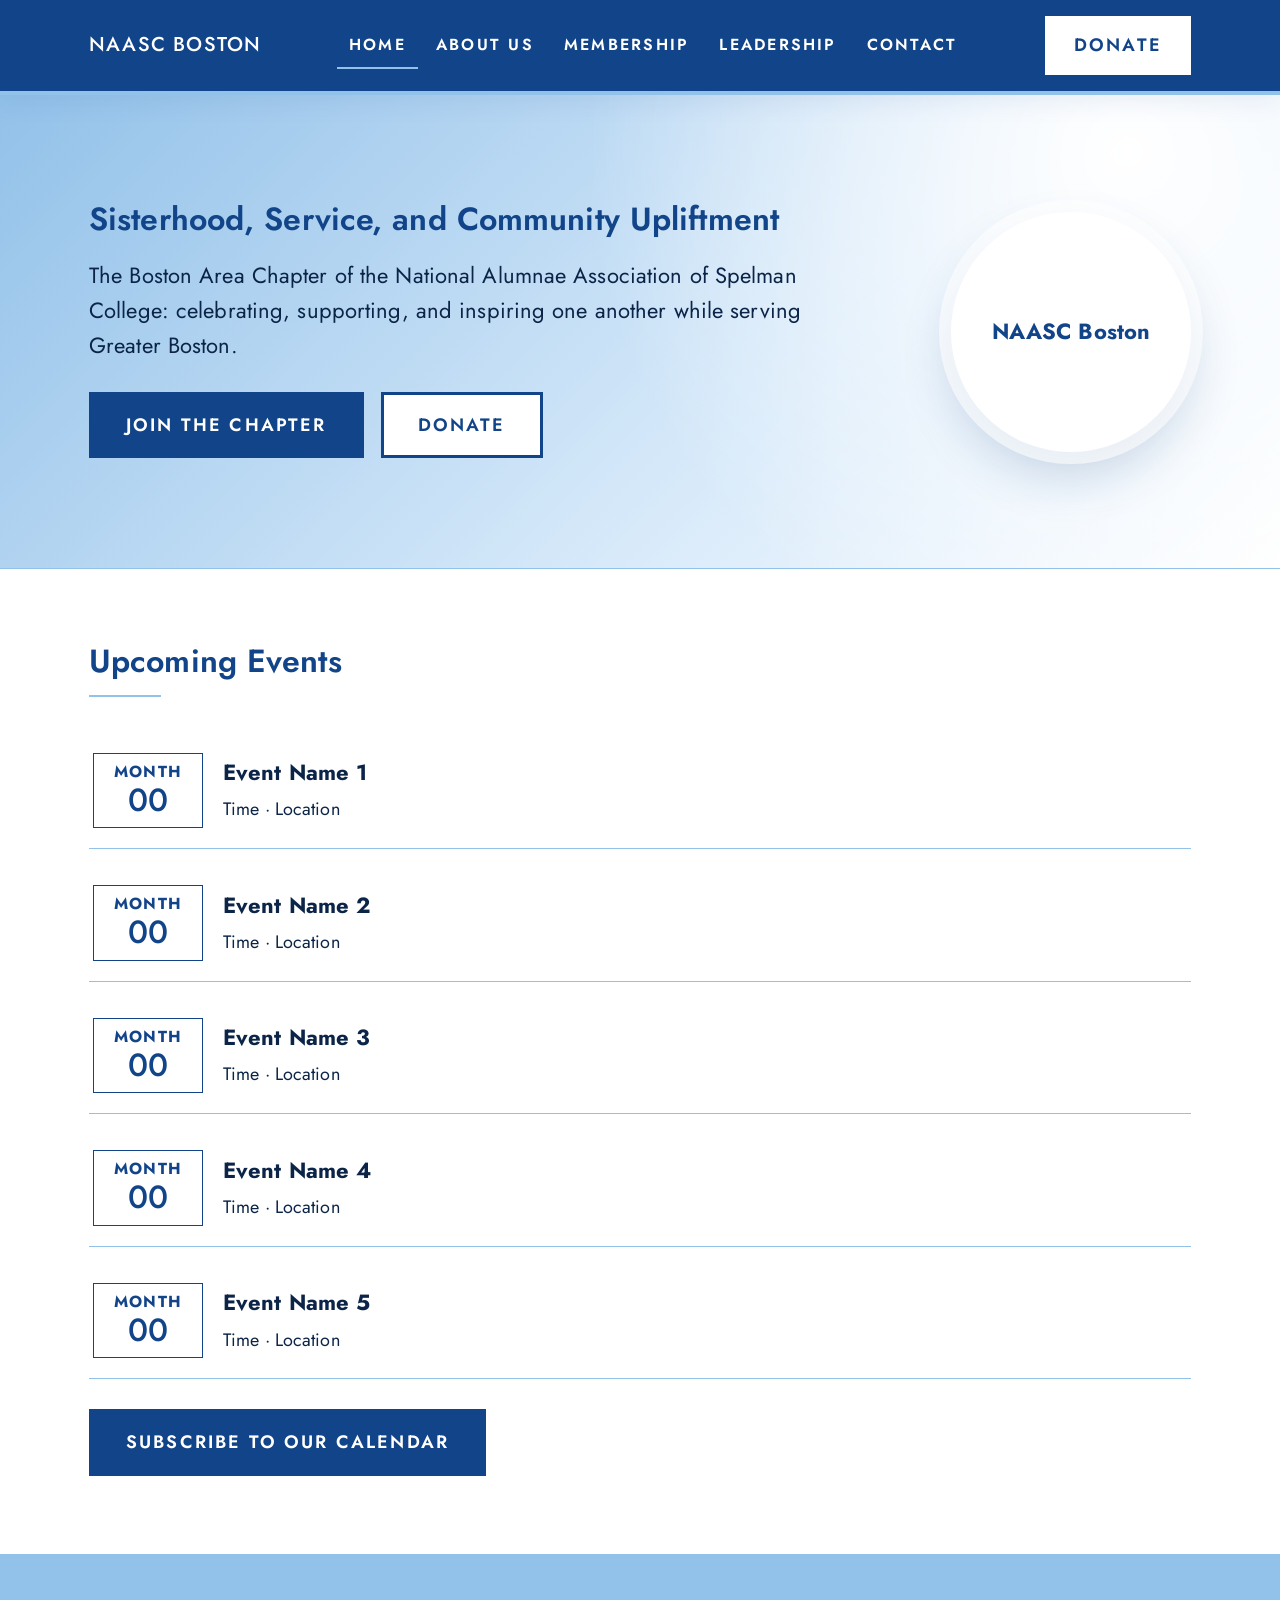
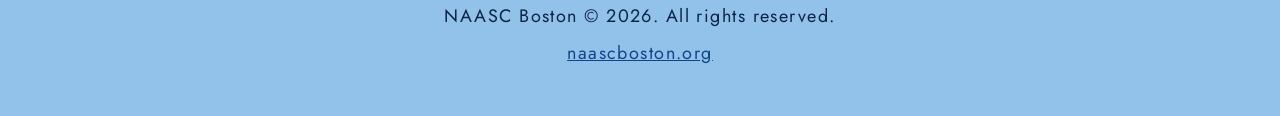
==== index.html @ c8bc9aee "Change logo image source path in index.html Updated logo image path to 'photos/naascbostonlogo.png'." ====
<!DOCTYPE html>
<html lang="en">
<head>
<meta charset="utf-8">
<meta name="viewport" content="width=device-width, initial-scale=1, viewport-fit=cover">
<title>Home | NAASC Boston</title>
<link rel="stylesheet" href="https://fonts.googleapis.com/css2?family=Jost:wght@400;500;600&display=swap">
<link rel="stylesheet" href="styles.css">
</head>
<body>
<a class="skip" href="#main">Skip to main content</a>
<header>
 <div class="bar">
  <a class="brand" href="index.html"><img src="photos/naascbostonlogo.png" alt="" onerror="this.style.display='none'"><span>NAASC Boston</span></a>
  <nav aria-label="Main">
   <a href="index.html" aria-current="page">Home</a>
   <a href="about.html">About Us</a>
   <a href="membership.html">Membership</a>
   <a href="leadership.html">Leadership</a>
   <a href="contact.html">Contact</a>
  </nav>
  <a class="btn alt" href="https://www.zeffy.com/en-US/ticketing/naasc-boston-memberships--2026" target="_blank" rel="noopener">Donate</a>
 </div>
</header>

<main id="main" tabindex="-1">
<div class="hero"><div class="wrap">
  <div>
   <h1>Sisterhood, Service, and Community Upliftment</h1>
   <p>The Boston Area Chapter of the National Alumnae Association of Spelman College: celebrating, supporting, and inspiring one another while serving Greater Boston.</p>
   <a class="btn" href="membership.html">Join the Chapter</a>
   <a class="btn alt" href="https://www.zeffy.com/en-US/ticketing/naasc-boston-memberships--2026" target="_blank" rel="noopener">Donate</a>
  </div>
  <div class="logo-box"><img src="naascbostonlogo.png" alt="NAASC Boston Area Chapter logo" onerror="this.replaceWith(document.createTextNode('NAASC Boston'))"></div>
</div></div>
<div class="wrap">
  <h2>Upcoming Events</h2>
  <ul class="events">
   <li><div class="date"><span>MONTH</span><b>00</b></div><div><strong>Event Name 1</strong><span class="meta">Time · Location</span></div></li>
   <li><div class="date"><span>MONTH</span><b>00</b></div><div><strong>Event Name 2</strong><span class="meta">Time · Location</span></div></li>
   <li><div class="date"><span>MONTH</span><b>00</b></div><div><strong>Event Name 3</strong><span class="meta">Time · Location</span></div></li>
   <li><div class="date"><span>MONTH</span><b>00</b></div><div><strong>Event Name 4</strong><span class="meta">Time · Location</span></div></li>
   <li><div class="date"><span>MONTH</span><b>00</b></div><div><strong>Event Name 5</strong><span class="meta">Time · Location</span></div></li>
  </ul>
  <!-- Replace # with your calendar feed (webcal:// or .ics link) -->
  <a class="btn" href="#">Subscribe to Our Calendar</a>
</div>
</main>

<footer>
 <p style="margin:0 0 8px">NAASC Boston © 2026. All rights reserved.</p>
 <a href="https://naascboston.org">naascboston.org</a>
</footer>
</body>
</html>
---- styles.css ----
:root{--main:#92C1E9;--accent:#114488;--bg:#fff;--text:#0b2447;--soft:#f1f8fe;--card:#fff;--line:#d5e7f6;color-scheme:light}
*{box-sizing:border-box}
body{margin:0;background:var(--bg);color:var(--text);font-family:"Jost","Helvetica Neue",Arial,sans-serif;font-size:22px;line-height:1.6;letter-spacing:.005em}
h1,h2,h3{font-size:32px;line-height:1.25;margin:0 0 .6em;color:var(--accent);font-weight:600}
h2{margin-bottom:1.1em}
h2::after{content:"";display:block;width:72px;height:2px;background:var(--main);margin-top:14px}
p{margin:0 0 1em}
a{color:var(--accent)}
:focus-visible{outline:4px solid var(--accent);outline-offset:3px}
.skip{position:absolute;left:-999px;top:0;background:var(--accent);color:#fff;padding:10px 16px;z-index:20;font-size:18px}
.skip:focus{left:8px}

/* Header + nav */
header{background:#114488;position:sticky;top:0;z-index:10;border-bottom:4px solid var(--main);box-shadow:0 6px 24px rgba(17,68,136,.08)}
.bar{max-width:1150px;margin:auto;padding:16px 24px;display:flex;flex-wrap:wrap;align-items:center;gap:12px 24px;justify-content:space-between}
.brand{display:flex;align-items:center;gap:12px;text-decoration:none;color:#fff;font-weight:500;font-size:20px;letter-spacing:.06em;text-transform:uppercase}
.brand img{height:56px;width:auto}
nav{display:flex;flex-wrap:wrap;gap:6px}
nav a{font-size:16px;letter-spacing:.14em;text-transform:uppercase;font-weight:600;color:#fff;text-decoration:none;padding:10px 12px;border-bottom:2px solid transparent}
nav a:hover,nav a[aria-current="page"]{color:#fff;border-bottom-color:var(--main)}

/* Buttons */
.btn{display:inline-block;background:var(--accent);color:#fff;font-family:inherit;font-size:18px;font-weight:600;letter-spacing:.12em;text-transform:uppercase;padding:16px 34px;border:3px solid var(--accent);text-decoration:none;cursor:pointer;margin:6px 10px 6px 0}
.btn:hover{filter:brightness(1.12)}
.btn.alt{background:#fff;color:#114488}
header .btn.alt{margin:0;padding:12px 26px;border-color:#fff}
header .btn.alt:hover{background:var(--main);border-color:var(--main);color:#0b2447;filter:none}

/* Layout */
.wrap{max-width:1150px;margin:auto;padding:72px 24px}
.grid{display:grid;gap:24px;grid-template-columns:repeat(auto-fit,minmax(260px,1fr))}
.band{background:linear-gradient(180deg,#f1f8fe 0%,#fff 100%)}

/* Hero */
.hero{background:radial-gradient(circle at 88% 12%,#fff 0,transparent 45%),linear-gradient(135deg,#92C1E9 0%,#d8eafa 62%,#fff 100%);color:#0b2447;border-bottom:1px solid var(--main)}
.hero .wrap{display:grid;grid-template-columns:1fr auto;gap:32px;align-items:center;padding:104px 24px}
.hero h1{color:#114488}
.hero p{max-width:34em}
.hero .btn{background:#114488;color:#fff;border-color:#114488}
.hero .btn.alt{background:#fff;color:#114488}
.hero .btn:hover{background:#0b2f63;border-color:#0b2f63;color:#fff;filter:none}
.logo-box{width:240px;height:240px;border-radius:50%;background:#fff;border:2px solid #fff;box-shadow:0 0 0 12px rgba(255,255,255,.6),0 24px 50px rgba(17,68,136,.2);display:flex;align-items:center;justify-content:center;overflow:hidden;text-align:center;font-weight:bold;color:#114488;font-size:22px}
.logo-box img{width:100%;height:100%;object-fit:contain}

/* Cards */
.card{background:var(--card);border:1px solid var(--line);box-shadow:0 14px 36px rgba(146,193,233,.35);padding:36px 30px;position:relative}
.card::before{content:"";position:absolute;left:30px;top:0;width:56px;height:4px;background:var(--main)}
.price{font-size:32px;font-weight:600;color:var(--accent)}

/* Events */
.events{list-style:none;margin:0 0 24px;padding:0;display:grid;gap:16px}
.events li{display:grid;grid-template-columns:110px 1fr;gap:20px;align-items:center;border-bottom:1px solid var(--main);padding:20px 4px}
.events strong{display:block;font-size:22px}
.meta{font-size:18px}
.date{color:var(--accent);border:1px solid var(--accent);text-align:center;padding:8px;font-weight:bold;line-height:1.2}
.date span{display:block;font-size:16px;letter-spacing:.08em}
.date b{font-size:32px;font-weight:500}

/* Leadership */
.people{display:grid;gap:24px;grid-template-columns:repeat(auto-fill,minmax(250px,1fr))}
.person{text-align:center}
.photo{width:100%;aspect-ratio:4/5;overflow:hidden;background:var(--main);box-shadow:0 14px 36px rgba(146,193,233,.5);outline:1px solid var(--main);outline-offset:8px;margin:8px;display:flex;align-items:center;justify-content:center;font-size:32px;font-weight:bold;color:#114488}
.photo img{width:100%;height:100%;object-fit:cover;display:block}
.person h3{font-size:22px;font-weight:500;margin:22px 0 2px;color:var(--text)}
.person p{font-size:18px;margin:0}

/* Sponsors */
.sponsor-list{list-style:none;margin:0;padding:0;max-width:640px}
.sponsor-list li{padding:18px 0;border-bottom:1px solid var(--main);font-size:22px;letter-spacing:.04em}

/* Footer */
footer{background:var(--main);color:#0b2447;text-align:center;padding:48px 20px;font-size:18px;letter-spacing:.08em}
footer a{color:#114488}

@media(max-width:700px){
.hero .wrap{grid-template-columns:1fr}
.logo-box{width:160px;height:160px}
.events li{grid-template-columns:1fr}
}
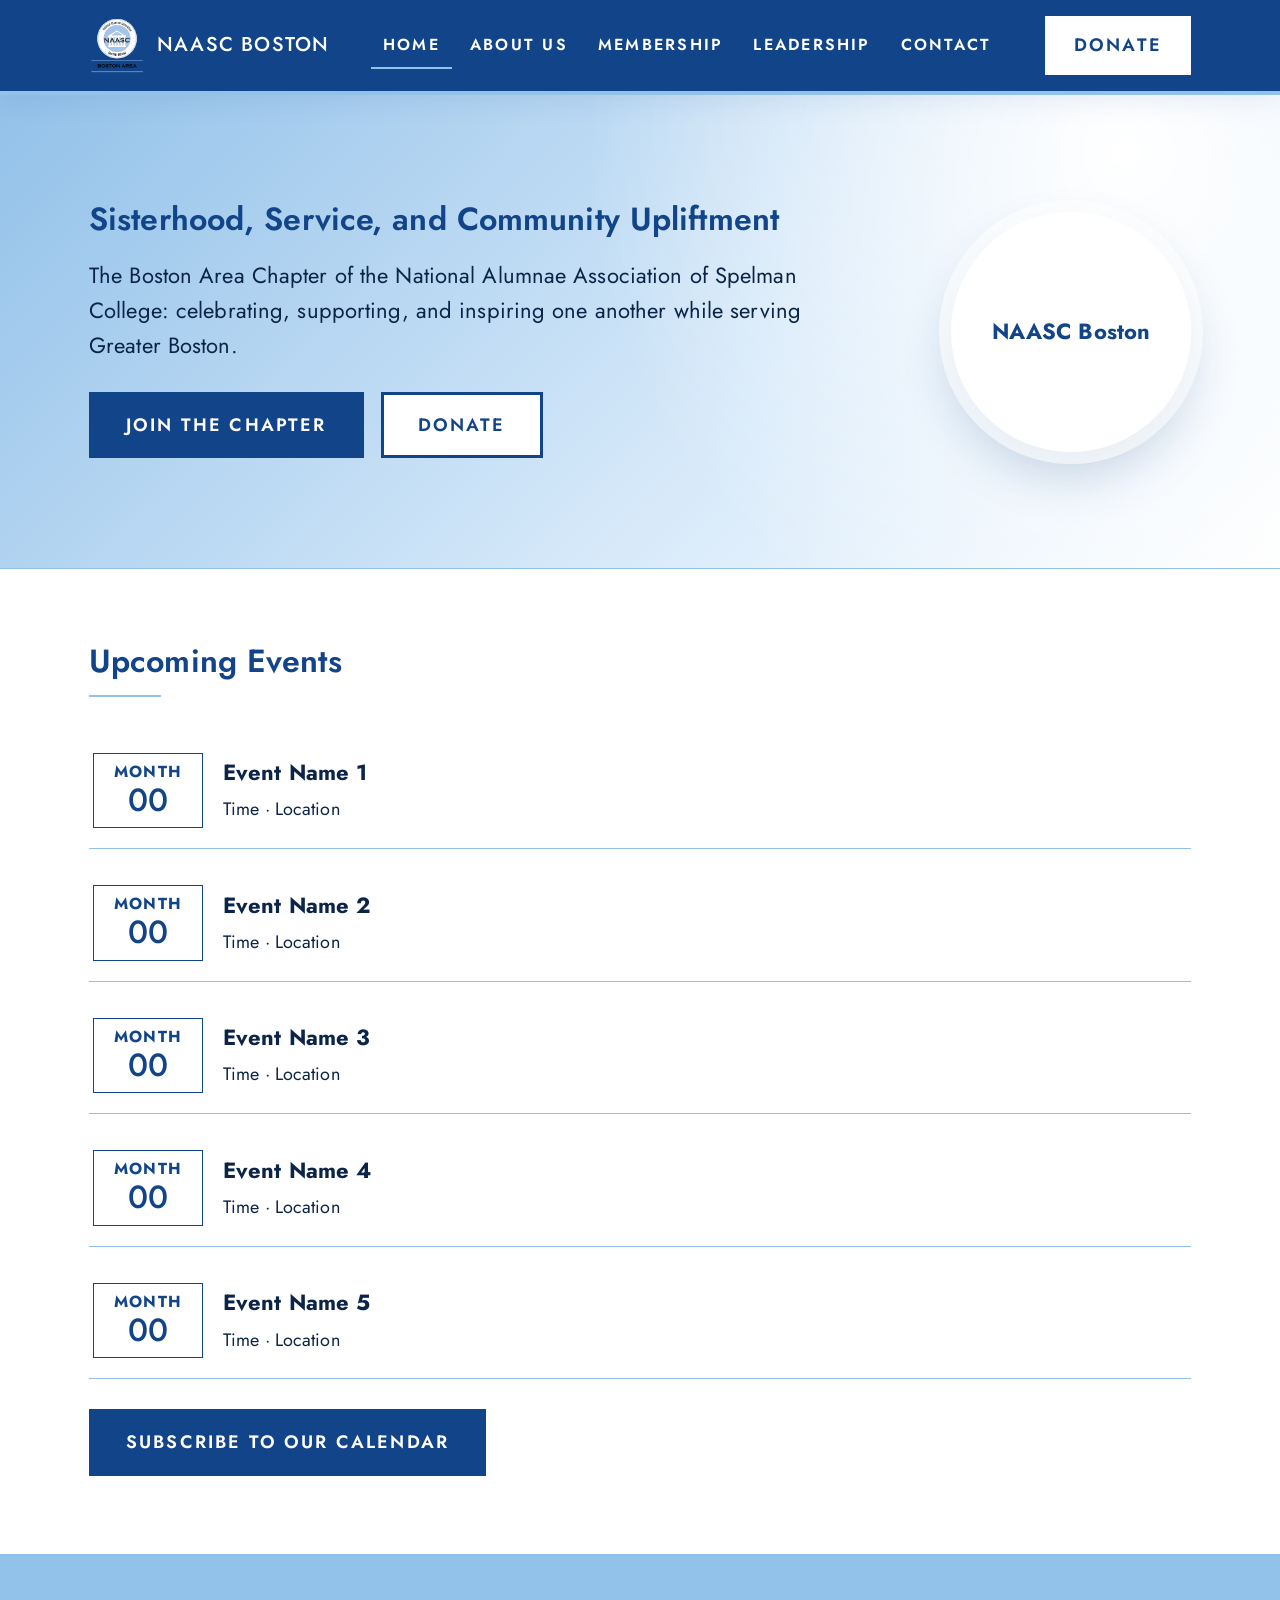
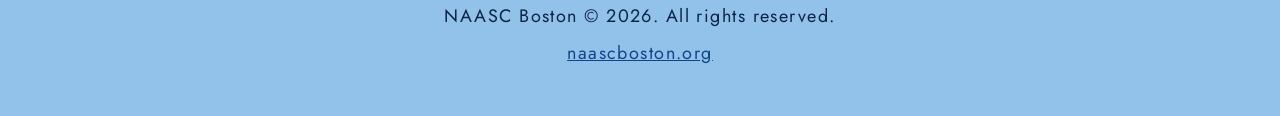
==== commit 79d7baa5: "Update footer link to point to index.html" ====
--- a/index.html
+++ b/index.html
@@ -49,7 +49,7 @@
 
 <footer>
  <p style="margin:0 0 8px">NAASC Boston © 2026. All rights reserved.</p>
- <a href="https://naascboston.org">naascboston.org</a>
+ <a href="index.html">naascboston.org</a>
 </footer>
 </body>
 </html>
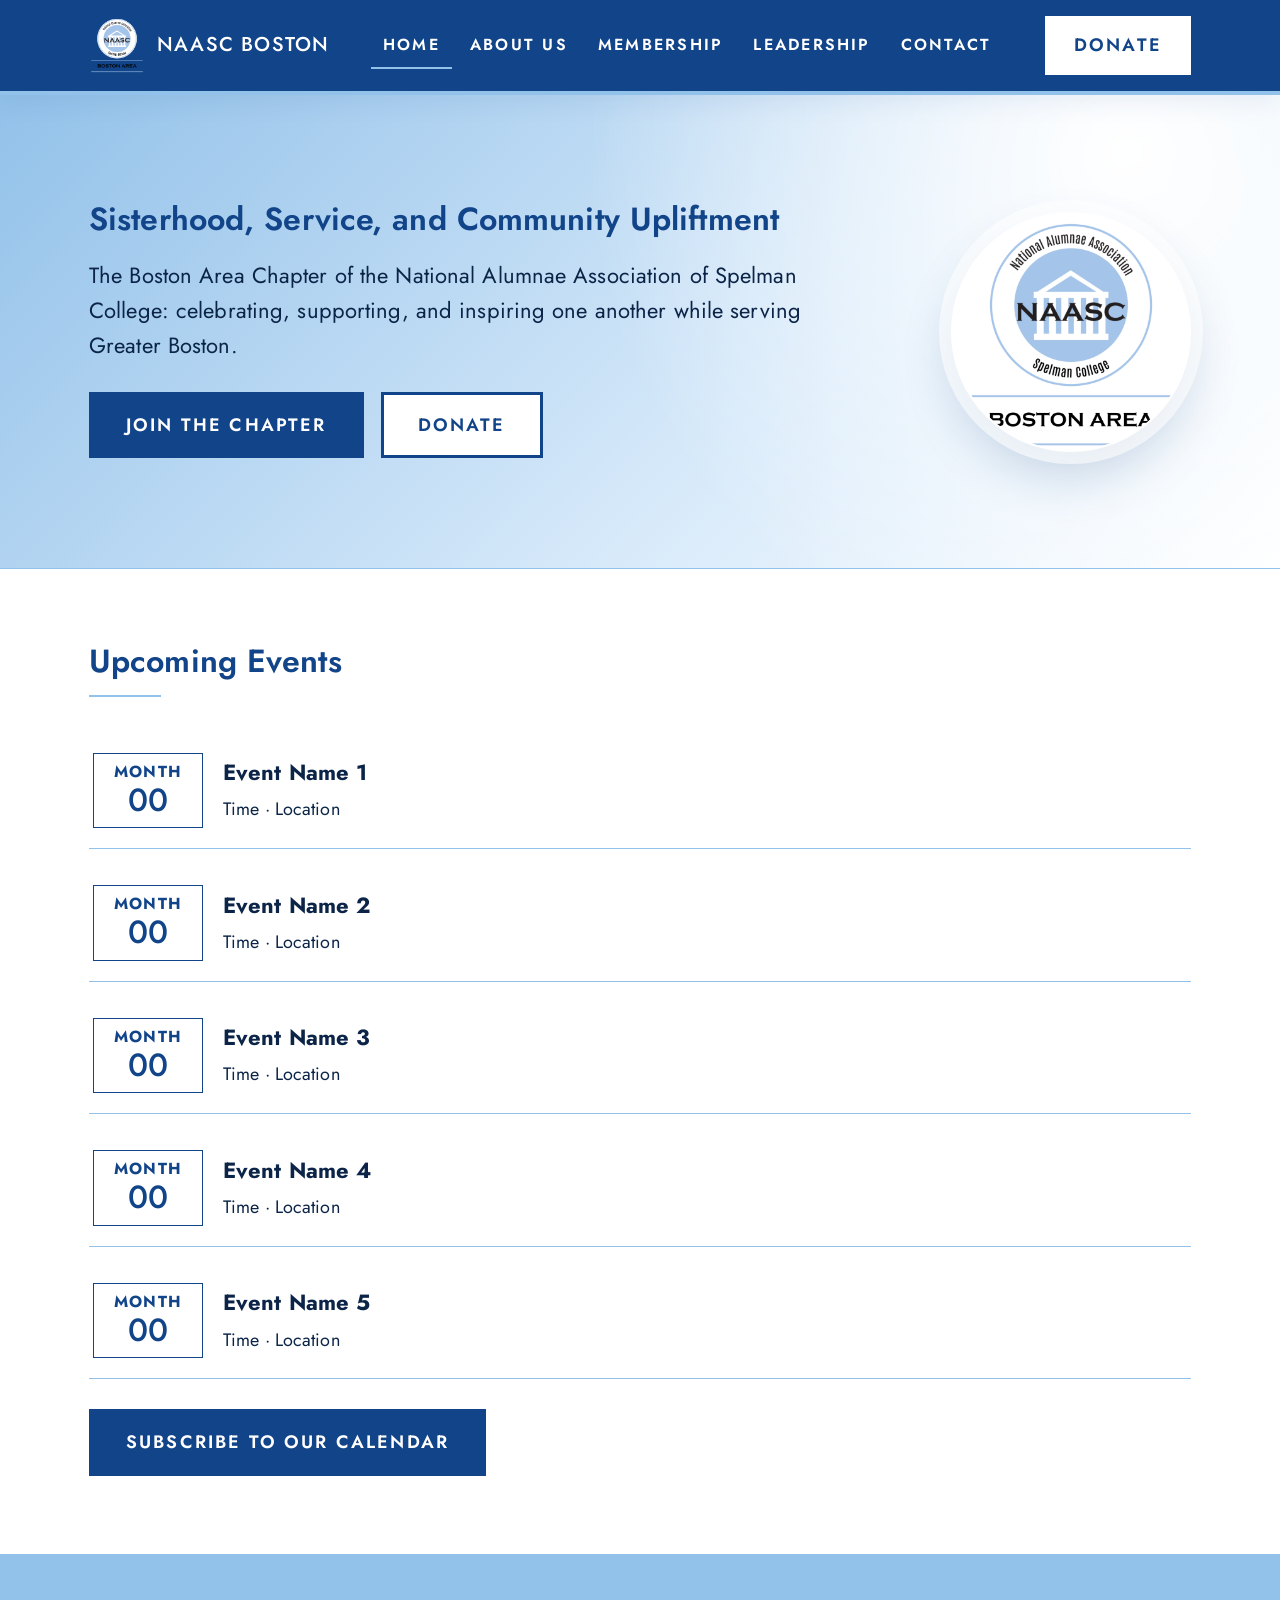
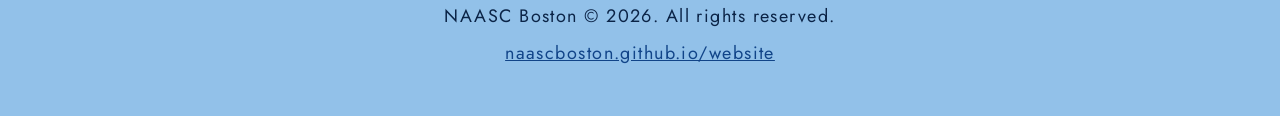
==== commit 0dd73e7c: "Add files via upload" ====
--- a/index.html
+++ b/index.html
@@ -5,6 +5,7 @@
 <meta name="viewport" content="width=device-width, initial-scale=1, viewport-fit=cover">
 <title>Home | NAASC Boston</title>
 <link rel="stylesheet" href="https://fonts.googleapis.com/css2?family=Jost:wght@400;500;600&display=swap">
+<link rel="canonical" href="https://naascboston.github.io/website/">
 <link rel="stylesheet" href="styles.css">
 </head>
 <body>
@@ -31,7 +32,7 @@
    <a class="btn" href="membership.html">Join the Chapter</a>
    <a class="btn alt" href="https://www.zeffy.com/en-US/ticketing/naasc-boston-memberships--2026" target="_blank" rel="noopener">Donate</a>
   </div>
-  <div class="logo-box"><img src="naascbostonlogo.png" alt="NAASC Boston Area Chapter logo" onerror="this.replaceWith(document.createTextNode('NAASC Boston'))"></div>
+  <div class="logo-box"><img src="photos/naascbostonlogo.png" alt="NAASC Boston Area Chapter logo"></div>
 </div></div>
 <div class="wrap">
   <h2>Upcoming Events</h2>
@@ -49,7 +50,7 @@
 
 <footer>
  <p style="margin:0 0 8px">NAASC Boston © 2026. All rights reserved.</p>
- <a href="index.html">naascboston.org</a>
+ <a href="https://naascboston.github.io/website/">naascboston.github.io/website</a>
 </footer>
 </body>
 </html>
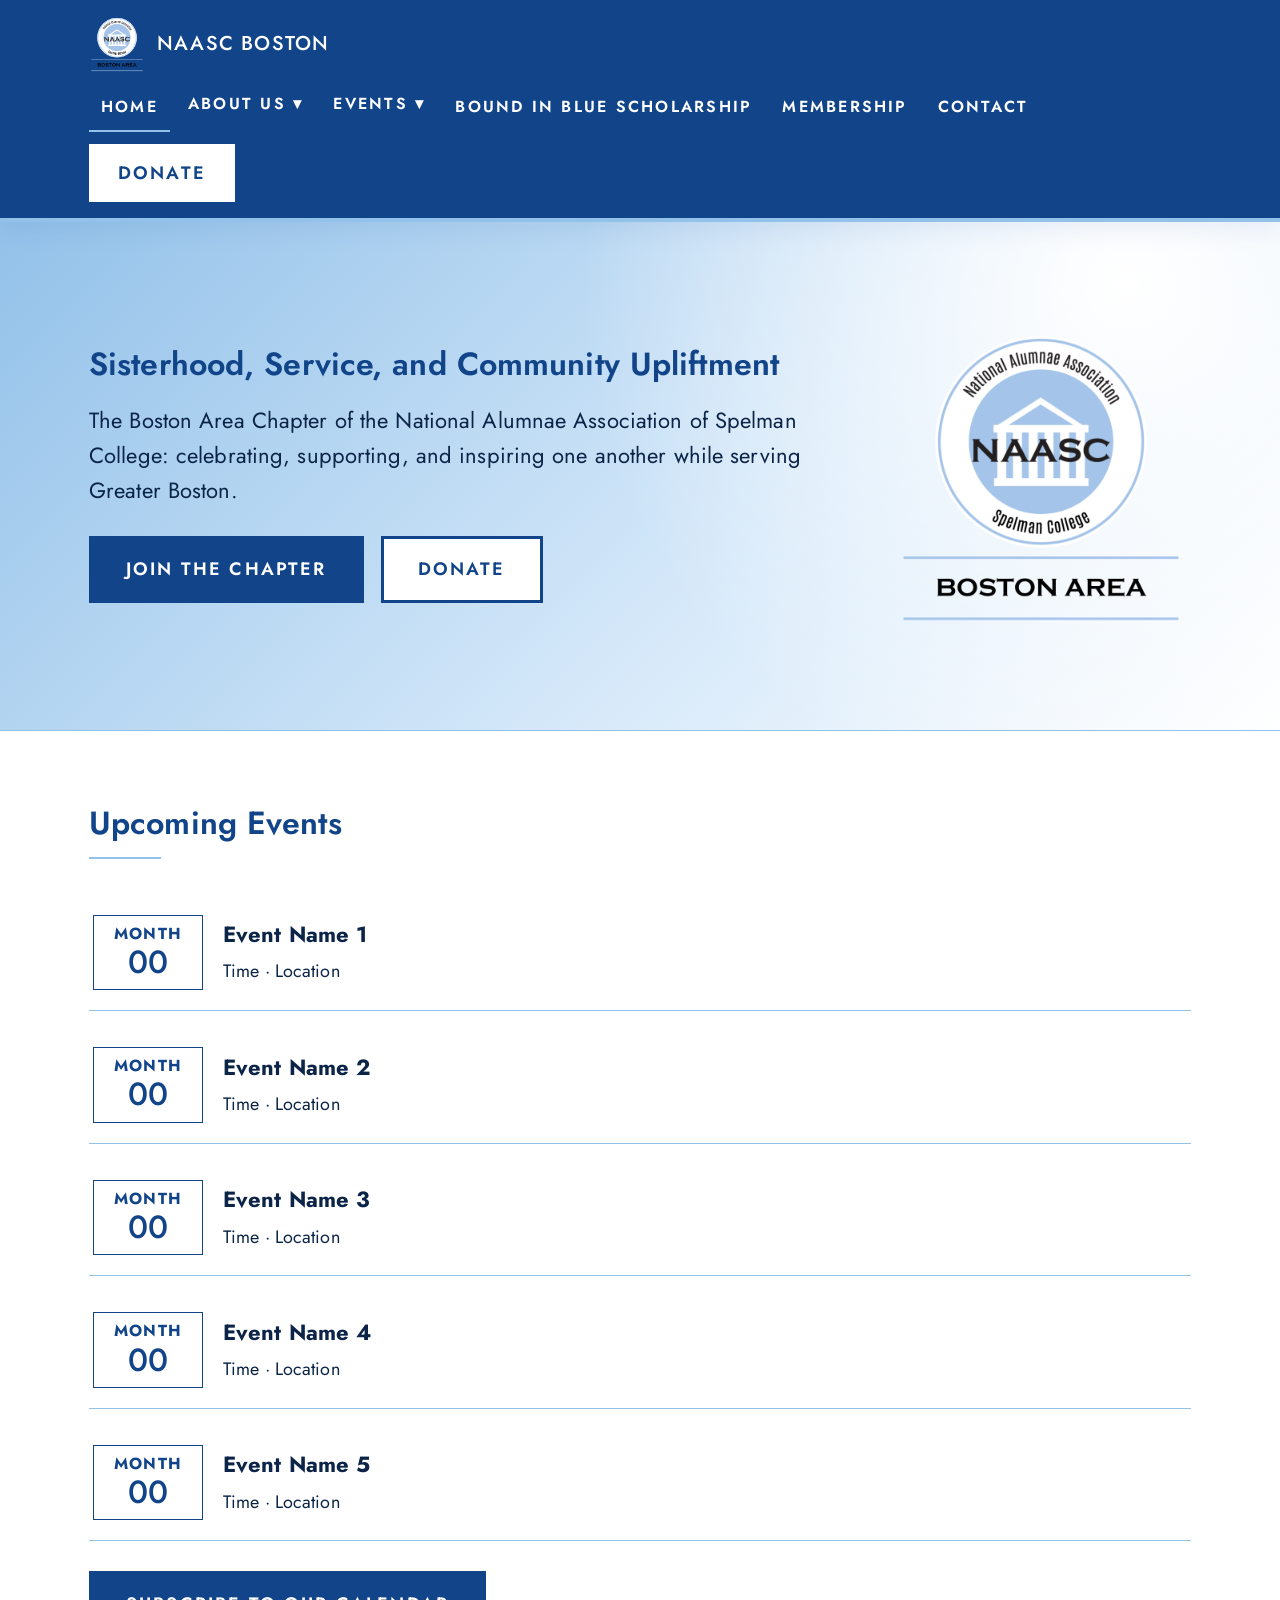
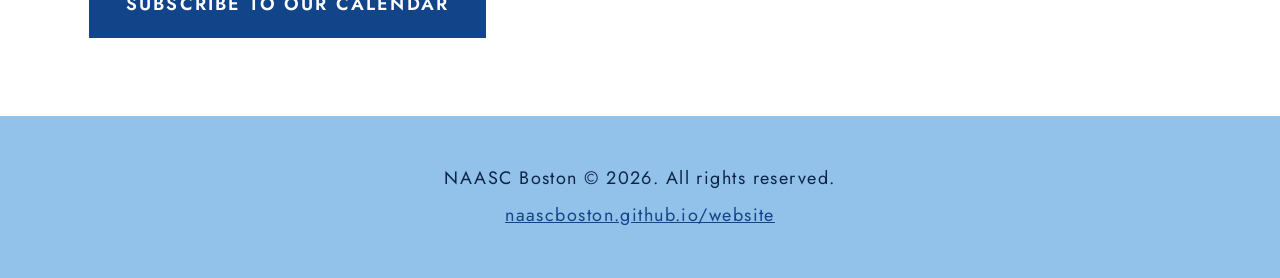
==== commit 6e7dd869: "Add files via upload" ====
--- a/index.html
+++ b/index.html
@@ -15,9 +15,12 @@
   <a class="brand" href="index.html"><img src="photos/naascbostonlogo.png" alt="" onerror="this.style.display='none'"><span>NAASC Boston</span></a>
   <nav aria-label="Main">
    <a href="index.html" aria-current="page">Home</a>
-   <a href="about.html">About Us</a>
+   <div class="dd"><a href="about.html">About Us</a>
+    <div class="sub"><a href="about.html">About Us</a><a href="leadership.html">Leadership Team</a></div></div>
+   <div class="dd"><a href="events.html">Events</a>
+    <div class="sub"><a href="blueprint.html">Blueprint Girls Conference</a><a href="martha-vineyard.html">Martha’s Vineyard: Spelman Sisters’ Week</a><a href="spelhouse-christmas.html">SpelHouse Christmas Party</a></div></div>
+   <a href="bound-in-blue.html">Bound in Blue Scholarship</a>
    <a href="membership.html">Membership</a>
-   <a href="leadership.html">Leadership</a>
    <a href="contact.html">Contact</a>
   </nav>
   <a class="btn alt" href="https://www.zeffy.com/en-US/ticketing/naasc-boston-memberships--2026" target="_blank" rel="noopener">Donate</a>
--- a/styles.css
+++ b/styles.css
@@ -39,8 +39,8 @@
 .hero .btn{background:#114488;color:#fff;border-color:#114488}
 .hero .btn.alt{background:#fff;color:#114488}
 .hero .btn:hover{background:#0b2f63;border-color:#0b2f63;color:#fff;filter:none}
-.logo-box{width:240px;height:240px;border-radius:50%;background:#fff;border:2px solid #fff;box-shadow:0 0 0 12px rgba(255,255,255,.6),0 24px 50px rgba(17,68,136,.2);display:flex;align-items:center;justify-content:center;overflow:hidden;text-align:center;font-weight:bold;color:#114488;font-size:22px}
-.logo-box img{width:100%;height:100%;object-fit:contain}
+.logo-box{width:300px;max-width:100%;display:block}
+.logo-box img{width:100%;height:auto;display:block}
 
 /* Cards */
 .card{background:var(--card);border:1px solid var(--line);box-shadow:0 14px 36px rgba(146,193,233,.35);padding:36px 30px;position:relative}
@@ -72,8 +72,38 @@
 footer{background:var(--main);color:#0b2447;text-align:center;padding:48px 20px;font-size:18px;letter-spacing:.08em}
 footer a{color:#114488}
 
+/* Dropdown nav */
+.dd{position:relative}
+.sub{display:none;position:absolute;left:0;top:100%;min-width:330px;background:#114488;border-top:3px solid var(--main);box-shadow:0 16px 30px rgba(11,36,71,.25);z-index:30;padding:6px 0}
+.dd:hover .sub,.dd:focus-within .sub{display:block}
+.dd>a::after{content:" ▾";font-size:16px}
+.dd.here>a{border-bottom-color:var(--main)}
+.sub a{display:block;padding:14px 20px;border-bottom:0;letter-spacing:.08em;line-height:1.35}
+.sub a:hover,.sub a[aria-current="page"]{background:rgba(255,255,255,.14)}
+
+/* Event pages */
+.callout{background:var(--card);border:1px solid var(--line);border-left:8px solid var(--accent);box-shadow:0 14px 36px rgba(146,193,233,.35);padding:40px 36px}
+.callout p:last-child{margin:0}
+.objectives{padding-left:1.2em;margin:0}
+.objectives li{margin-bottom:.9em}
+.objectives strong{color:var(--accent)}
+.track{display:flex;gap:16px;overflow-x:auto;scroll-snap-type:x mandatory;padding-bottom:12px}
+.slide{flex:0 0 calc(50% - 8px);aspect-ratio:4/3;margin:0;position:relative;scroll-snap-align:start;background:var(--main);display:flex;align-items:center;justify-content:center;color:#114488;font-weight:600;overflow:hidden;box-shadow:0 14px 36px rgba(146,193,233,.5)}
+.slide img{position:absolute;inset:0;width:100%;height:100%;object-fit:cover}
+.car-btns{margin-top:16px}
+
+/* Bound in Blue */
+.feature-photo{margin:32px 0 0;max-width:900px;aspect-ratio:16/9;position:relative;background:var(--main);display:flex;align-items:center;justify-content:center;color:#114488;font-weight:600;overflow:hidden;box-shadow:0 14px 36px rgba(146,193,233,.5)}
+.feature-photo img{position:absolute;inset:0;width:100%;height:100%;object-fit:cover}
+.embed{position:relative;overflow:hidden;height:700px;width:100%;max-width:900px}
+.embed iframe{position:absolute;border:0;top:0;left:0;bottom:0;right:0;width:100%;height:100%}
+
 @media(max-width:700px){
+nav{width:100%;flex-direction:column}
+.sub{position:static;display:block;box-shadow:none;border-top:0;min-width:0;padding:0 0 0 14px}
+.dd>a::after{content:""}
+.slide{flex-basis:100%}
 .hero .wrap{grid-template-columns:1fr}
-.logo-box{width:160px;height:160px}
+.logo-box{width:200px;max-width:100%;display:block}
 .events li{grid-template-columns:1fr}
 }
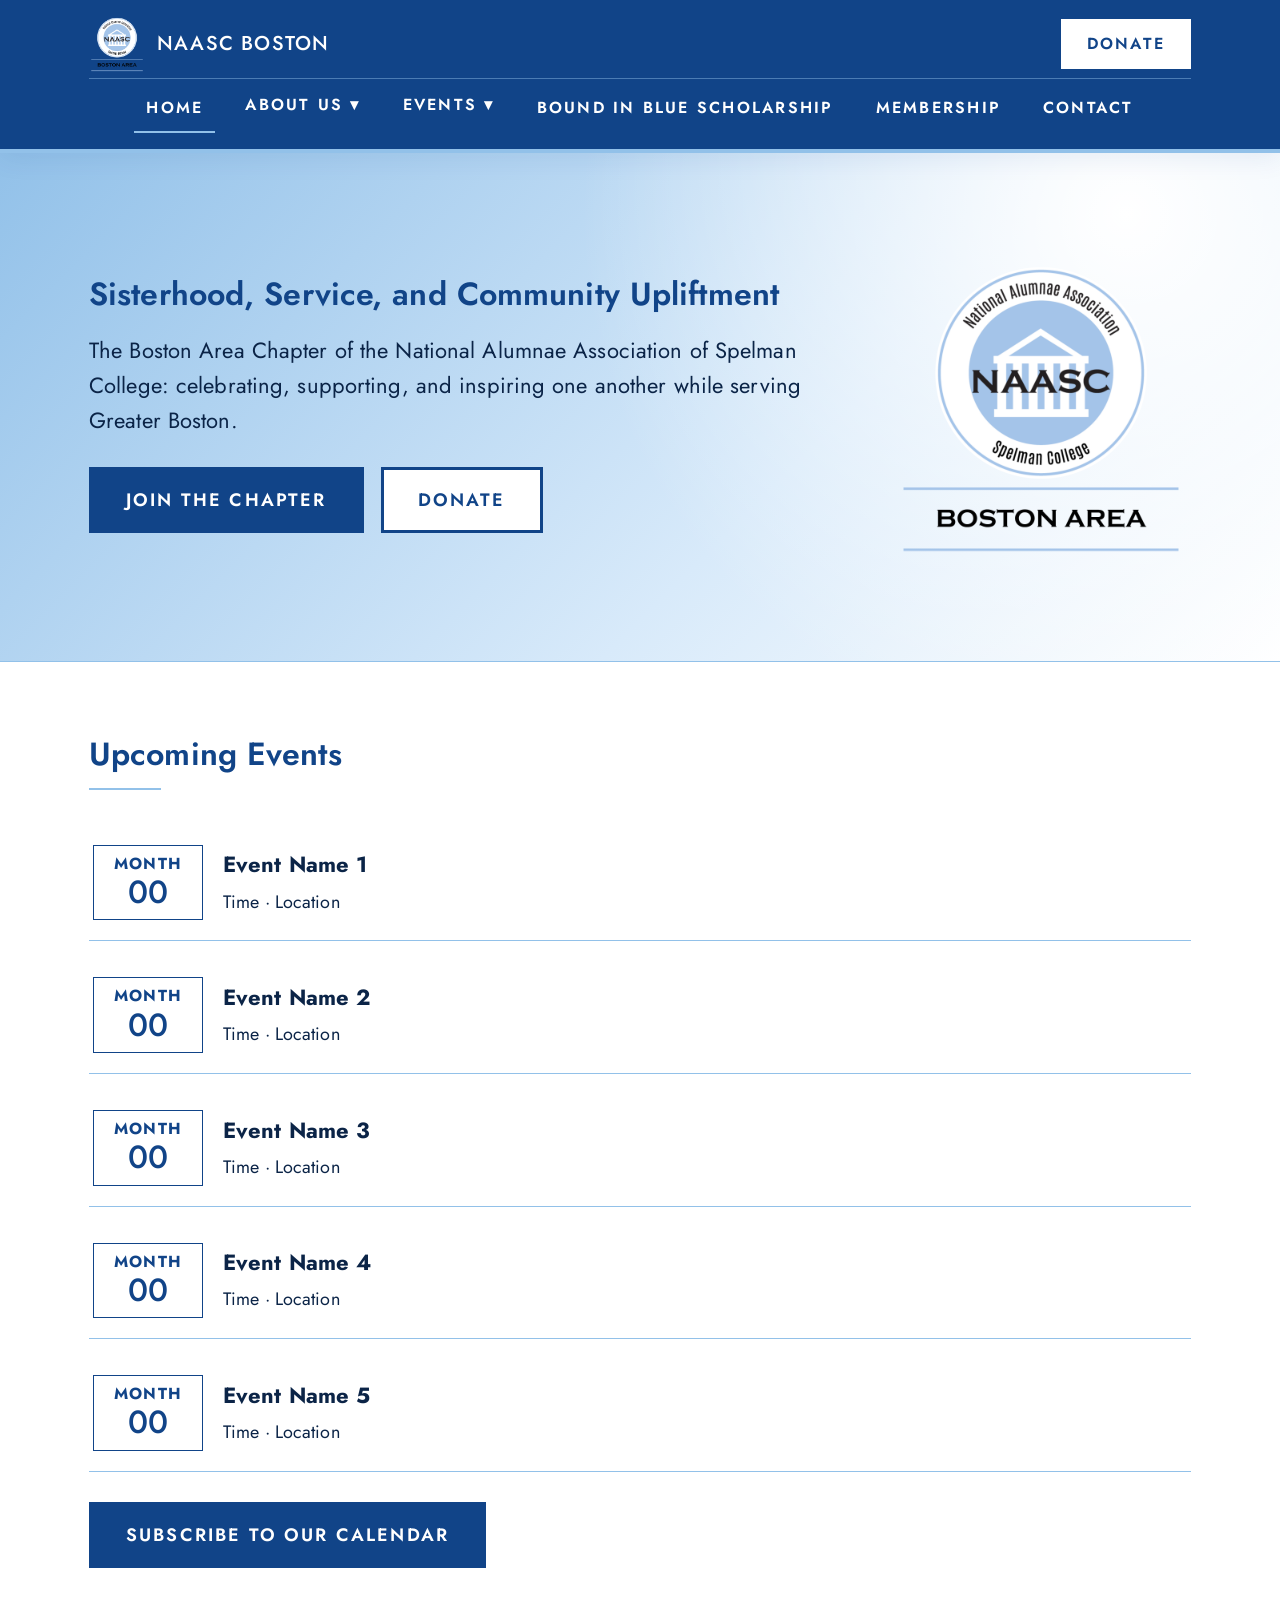
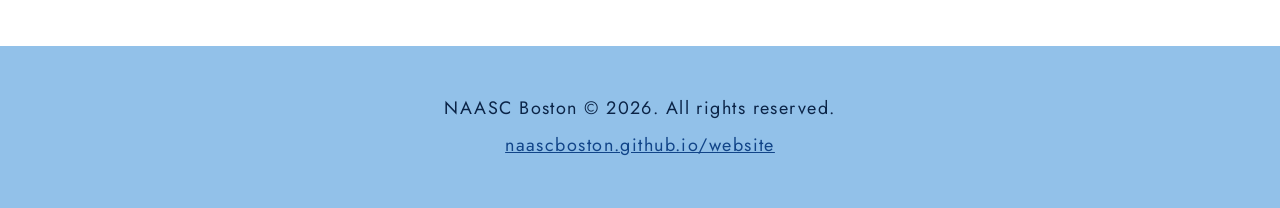
==== commit d9b48498: "Add files via upload" ====
--- a/index.html
+++ b/index.html
@@ -13,10 +13,11 @@
 <header>
  <div class="bar">
   <a class="brand" href="index.html"><img src="photos/naascbostonlogo.png" alt="" onerror="this.style.display='none'"><span>NAASC Boston</span></a>
-  <nav aria-label="Main">
+  <button class="nav-toggle" type="button" aria-expanded="false" aria-controls="site-nav">Menu</button>
+  <nav id="site-nav" aria-label="Main">
    <a href="index.html" aria-current="page">Home</a>
    <div class="dd"><a href="about.html">About Us</a>
-    <div class="sub"><a href="about.html">About Us</a><a href="leadership.html">Leadership Team</a></div></div>
+    <div class="sub"><a href="leadership.html">Leadership Team</a></div></div>
    <div class="dd"><a href="events.html">Events</a>
     <div class="sub"><a href="blueprint.html">Blueprint Girls Conference</a><a href="martha-vineyard.html">Martha’s Vineyard: Spelman Sisters’ Week</a><a href="spelhouse-christmas.html">SpelHouse Christmas Party</a></div></div>
    <a href="bound-in-blue.html">Bound in Blue Scholarship</a>
@@ -55,5 +56,6 @@
  <p style="margin:0 0 8px">NAASC Boston © 2026. All rights reserved.</p>
  <a href="https://naascboston.github.io/website/">naascboston.github.io/website</a>
 </footer>
+<script src="nav.js"></script>
 </body>
 </html>
--- a/styles.css
+++ b/styles.css
@@ -107,3 +107,24 @@
 .logo-box{width:200px;max-width:100%;display:block}
 .events li{grid-template-columns:1fr}
 }
+
+/* Header layout: logo + Donate on top row, menu below */
+.brand{order:1}
+header .btn.alt{order:2;font-size:16px;letter-spacing:.14em;padding:10px 24px;border-width:2px}
+nav{order:3}
+@media(min-width:701px){
+.bar{row-gap:6px}
+.brand{margin-right:auto}
+nav{flex:1 0 100%;justify-content:center;gap:18px;border-top:1px solid rgba(146,193,233,.45);padding-top:6px}
+}
+
+/* Mobile menu toggle */
+.nav-toggle{display:none;order:3;font:inherit;font-size:16px;font-weight:600;letter-spacing:.14em;text-transform:uppercase;background:transparent;color:#fff;border:2px solid #fff;padding:10px 20px;cursor:pointer}
+.nav-toggle:hover{background:rgba(255,255,255,.14)}
+nav{order:4}
+@media(max-width:700px){
+.brand{margin-right:auto}
+.nav-toggle{display:inline-block}
+nav{display:none}
+nav.open{display:flex;max-height:calc(100vh - 140px);overflow-y:auto}
+}
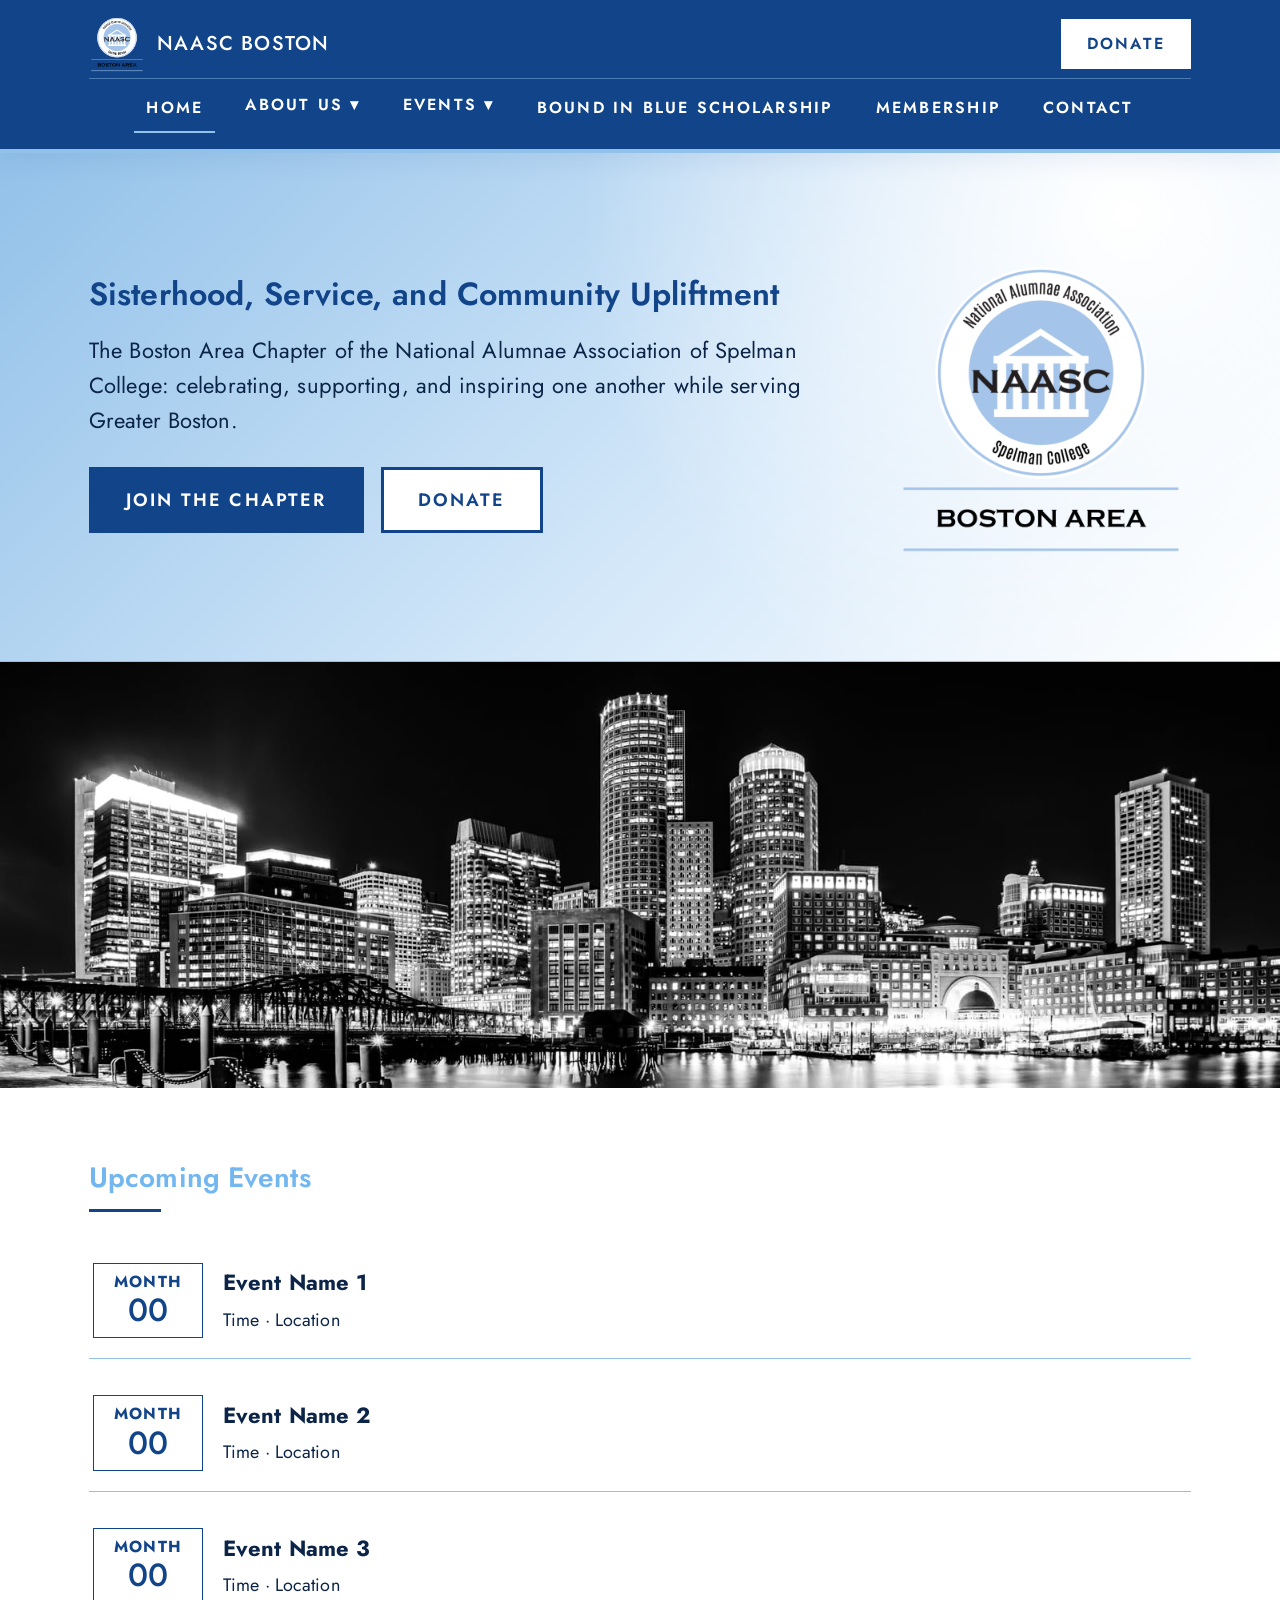
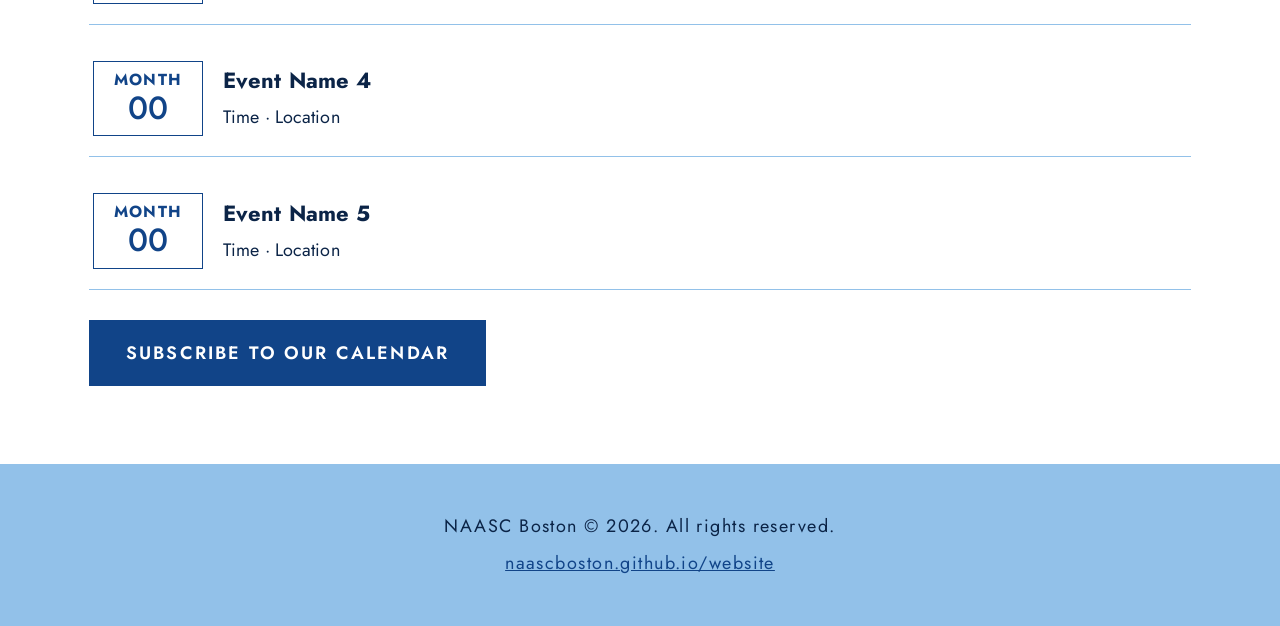
==== commit a9d63600: "Add feature photo section with image" ====
--- a/index.html
+++ b/index.html
@@ -38,6 +38,9 @@
   </div>
   <div class="logo-box"><img src="photos/naascbostonlogo.png" alt="NAASC Boston Area Chapter logo"></div>
 </div></div>
+ 
+<figure class="feature-photo"><span>Photo</span><img src="photos/bostonsky.jpg" alt="Bound in Blue Scholarship" onerror="this.remove()"></figure>
+ 
 <div class="wrap">
   <h2>Upcoming Events</h2>
   <ul class="events">
--- a/styles.css
+++ b/styles.css
@@ -3,7 +3,7 @@
 body{margin:0;background:var(--bg);color:var(--text);font-family:"Jost","Helvetica Neue",Arial,sans-serif;font-size:22px;line-height:1.6;letter-spacing:.005em}
 h1,h2,h3{font-size:32px;line-height:1.25;margin:0 0 .6em;color:var(--accent);font-weight:600}
 h2{margin-bottom:1.1em}
-h2::after{content:"";display:block;width:72px;height:2px;background:var(--main);margin-top:14px}
+h2::after{content:"";display:block;width:72px;height:3px;background:#114488;margin-top:14px}
 p{margin:0 0 1em}
 a{color:var(--accent)}
 :focus-visible{outline:4px solid var(--accent);outline-offset:3px}
@@ -93,12 +93,20 @@
 .car-btns{margin-top:16px}
 
 /* Bound in Blue */
-.feature-photo{margin:32px 0 0;max-width:900px;aspect-ratio:16/9;position:relative;background:var(--main);display:flex;align-items:center;justify-content:center;color:#114488;font-weight:600;overflow:hidden;box-shadow:0 14px 36px rgba(146,193,233,.5)}
-.feature-photo img{position:absolute;inset:0;width:100%;height:100%;object-fit:cover}
+.feature-photo{margin:0;width:100%;min-height:240px;position:relative;background:var(--main);display:flex;align-items:center;justify-content:center;color:#114488;font-weight:600;overflow:hidden}
+.feature-photo span{position:absolute}
+.feature-photo img{position:relative;z-index:1;display:block;width:100%;height:auto}
 .embed{position:relative;overflow:hidden;height:700px;width:100%;max-width:900px}
 .embed iframe{position:absolute;border:0;top:0;left:0;bottom:0;right:0;width:100%;height:100%}
 
+/* About photo */
+.split{display:grid;grid-template-columns:1.25fr 1fr;gap:48px;align-items:start}
+.side-photo{margin:0}
+.side-photo img{width:100%;height:auto;display:block;box-shadow:0 14px 36px rgba(146,193,233,.5)}
+.side-photo figcaption{font-size:16px;margin-top:10px}
+
 @media(max-width:700px){
+.split{grid-template-columns:1fr}
 nav{width:100%;flex-direction:column}
 .sub{position:static;display:block;box-shadow:none;border-top:0;min-width:0;padding:0 0 0 14px}
 .dd>a::after{content:""}
@@ -128,3 +136,6 @@
 nav{display:none}
 nav.open{display:flex;max-height:calc(100vh - 140px);overflow-y:auto}
 }
+
+/* Headings */
+h2{font-size:28px;color:#73b7f0}
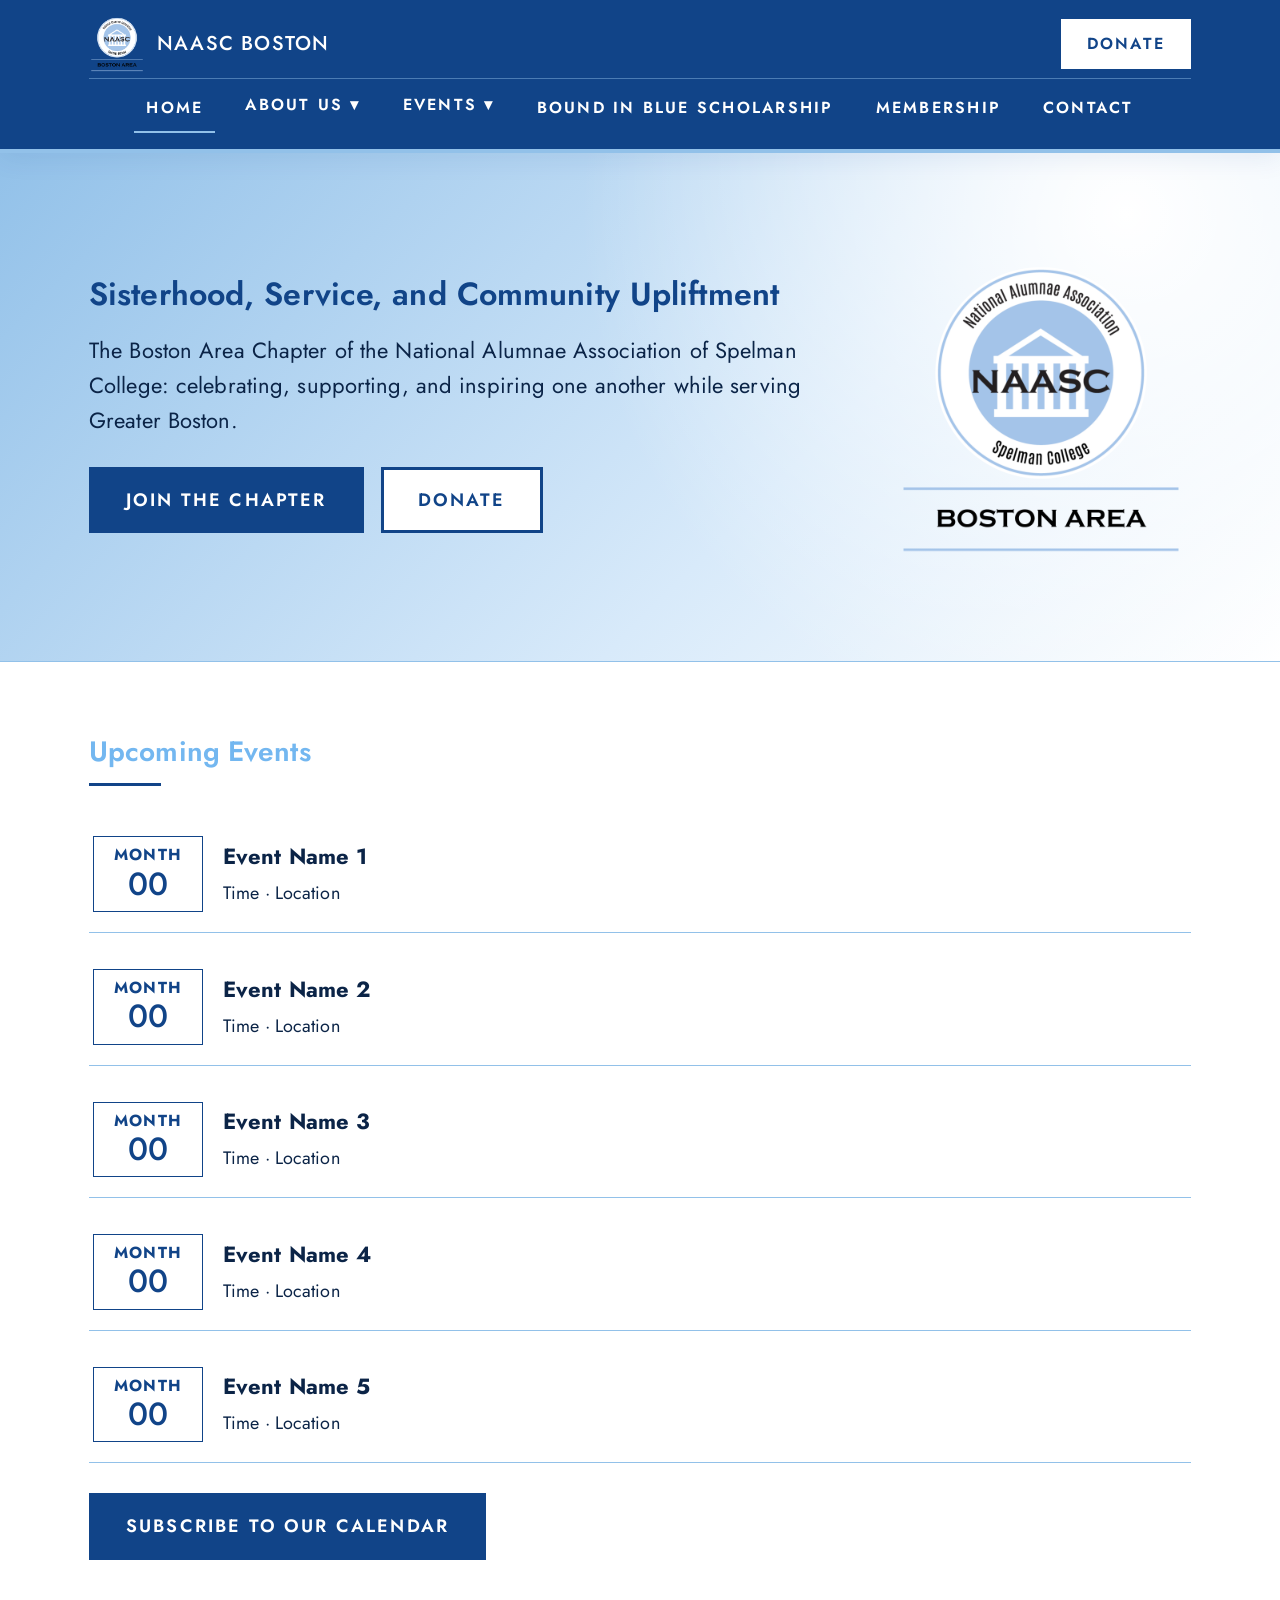
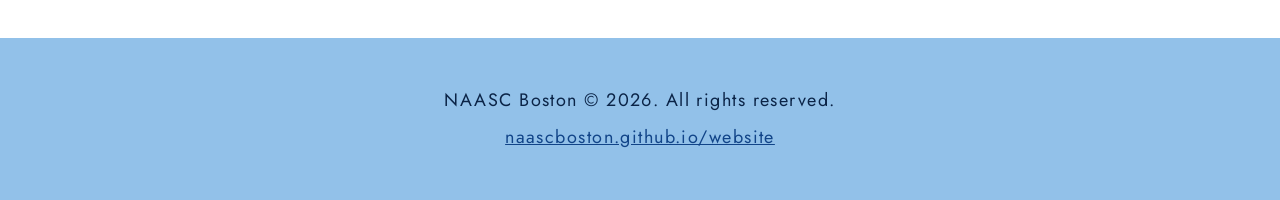
==== commit fa86c198: "Add files via upload" ====
--- a/index.html
+++ b/index.html
@@ -19,7 +19,7 @@
    <div class="dd"><a href="about.html">About Us</a>
     <div class="sub"><a href="leadership.html">Leadership Team</a></div></div>
    <div class="dd"><a href="events.html">Events</a>
-    <div class="sub"><a href="blueprint.html">Blueprint Girls Conference</a><a href="martha-vineyard.html">Martha’s Vineyard: Spelman Sisters’ Week</a><a href="spelhouse-christmas.html">SpelHouse Christmas Party</a></div></div>
+    <div class="sub"><a href="blueprint.html">Blueprint Girls Conference</a><a href="martha-vineyard.html">Martha’s Vineyard: Spelman Sisters’ Week</a><a href="founders-celebration.html">Founders Celebration</a></div></div>
    <a href="bound-in-blue.html">Bound in Blue Scholarship</a>
    <a href="membership.html">Membership</a>
    <a href="contact.html">Contact</a>
@@ -38,9 +38,6 @@
   </div>
   <div class="logo-box"><img src="photos/naascbostonlogo.png" alt="NAASC Boston Area Chapter logo"></div>
 </div></div>
- 
-<figure class="feature-photo"><span>Photo</span><img src="photos/bostonsky.jpg" alt="Bound in Blue Scholarship" onerror="this.remove()"></figure>
- 
 <div class="wrap">
   <h2>Upcoming Events</h2>
   <ul class="events">
--- a/styles.css
+++ b/styles.css
@@ -93,20 +93,19 @@
 .car-btns{margin-top:16px}
 
 /* Bound in Blue */
-.feature-photo{margin:0;width:100%;min-height:240px;position:relative;background:var(--main);display:flex;align-items:center;justify-content:center;color:#114488;font-weight:600;overflow:hidden}
+.feature-photo{margin:0;width:100%;height:clamp(220px,28vw,380px);position:relative;background:var(--main);display:flex;align-items:center;justify-content:center;color:#114488;font-weight:600;overflow:hidden}
 .feature-photo span{position:absolute}
-.feature-photo img{position:relative;z-index:1;display:block;width:100%;height:auto}
+.feature-photo img{position:absolute;inset:0;display:block;width:100%;height:100%;object-fit:cover;object-position:center 30%}
 .embed{position:relative;overflow:hidden;height:700px;width:100%;max-width:900px}
 .embed iframe{position:absolute;border:0;top:0;left:0;bottom:0;right:0;width:100%;height:100%}
 
 /* About photo */
-.split{display:grid;grid-template-columns:1.25fr 1fr;gap:48px;align-items:start}
-.side-photo{margin:0}
+.side-photo{float:right;width:38%;margin:6px 0 20px 40px}
 .side-photo img{width:100%;height:auto;display:block;box-shadow:0 14px 36px rgba(146,193,233,.5)}
 .side-photo figcaption{font-size:16px;margin-top:10px}
 
 @media(max-width:700px){
-.split{grid-template-columns:1fr}
+.side-photo{float:none;width:100%;margin:0 0 24px}
 nav{width:100%;flex-direction:column}
 .sub{position:static;display:block;box-shadow:none;border-top:0;min-width:0;padding:0 0 0 14px}
 .dd>a::after{content:""}
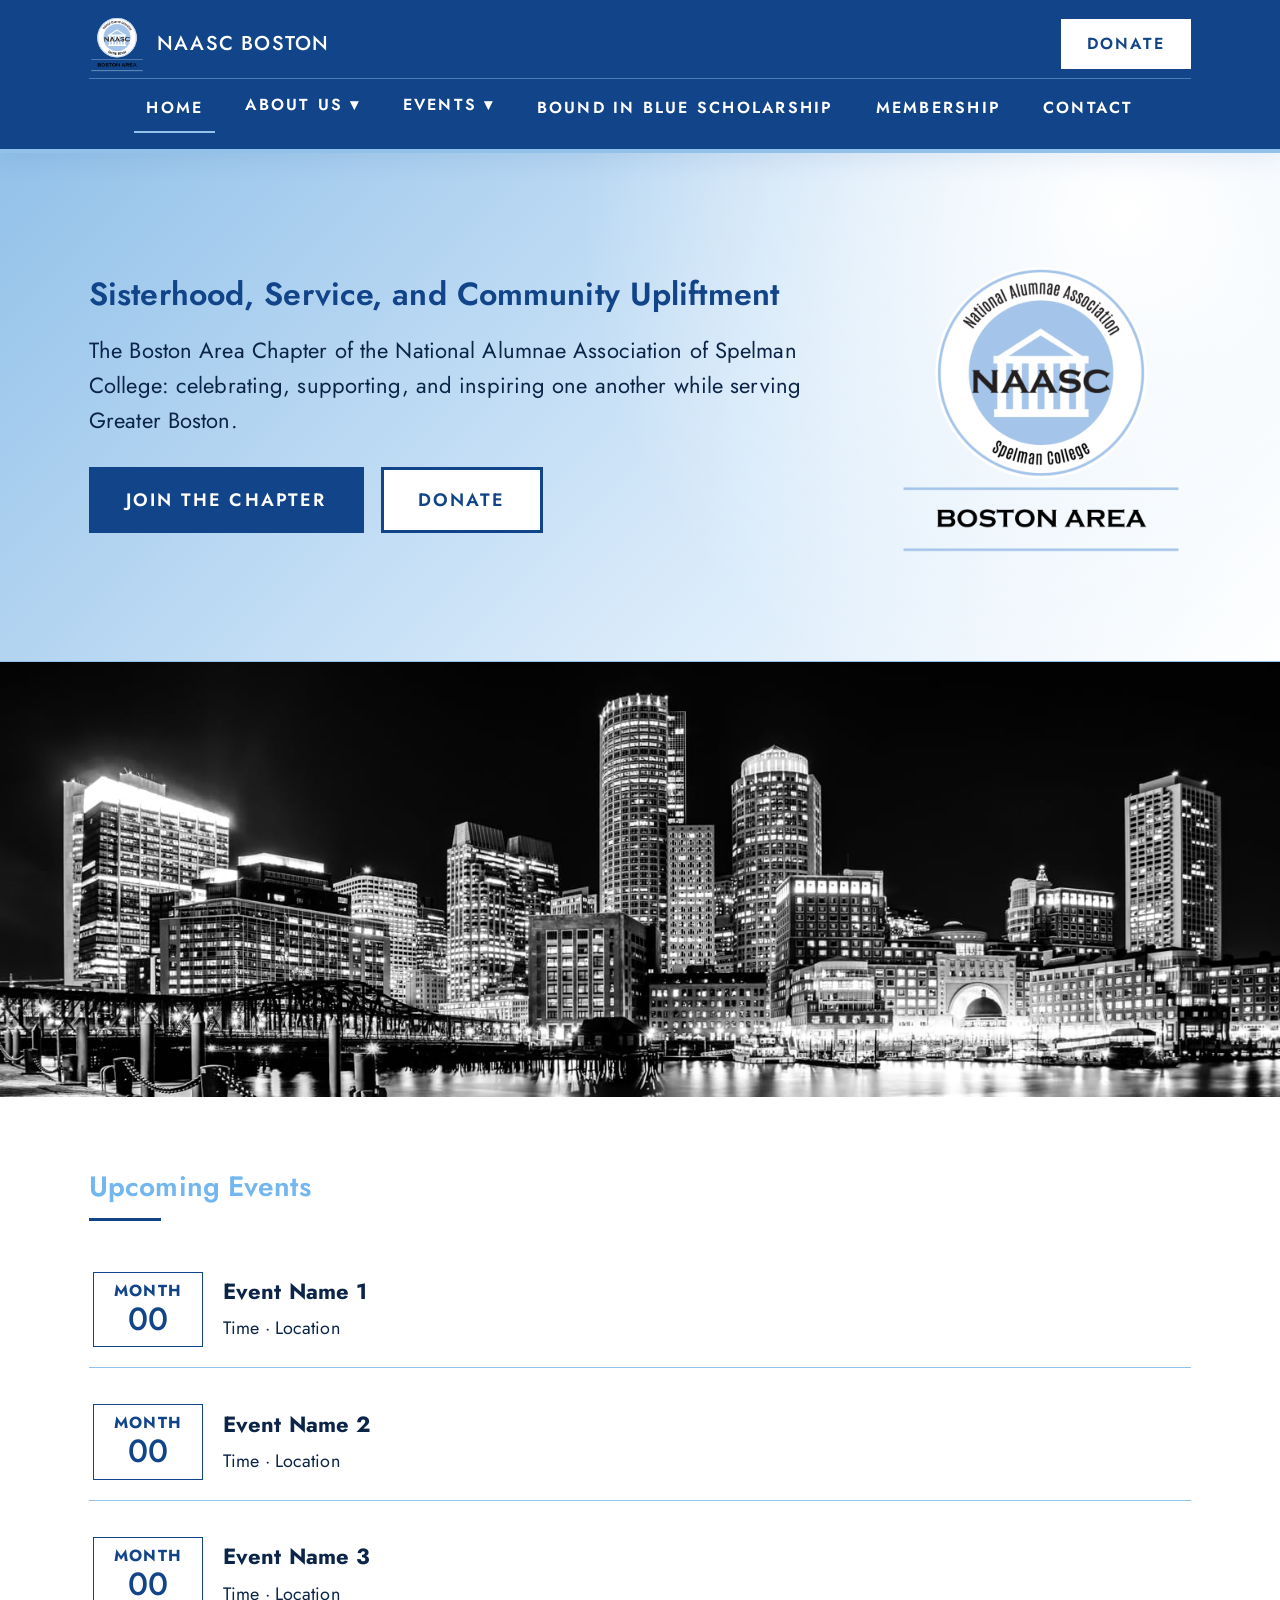
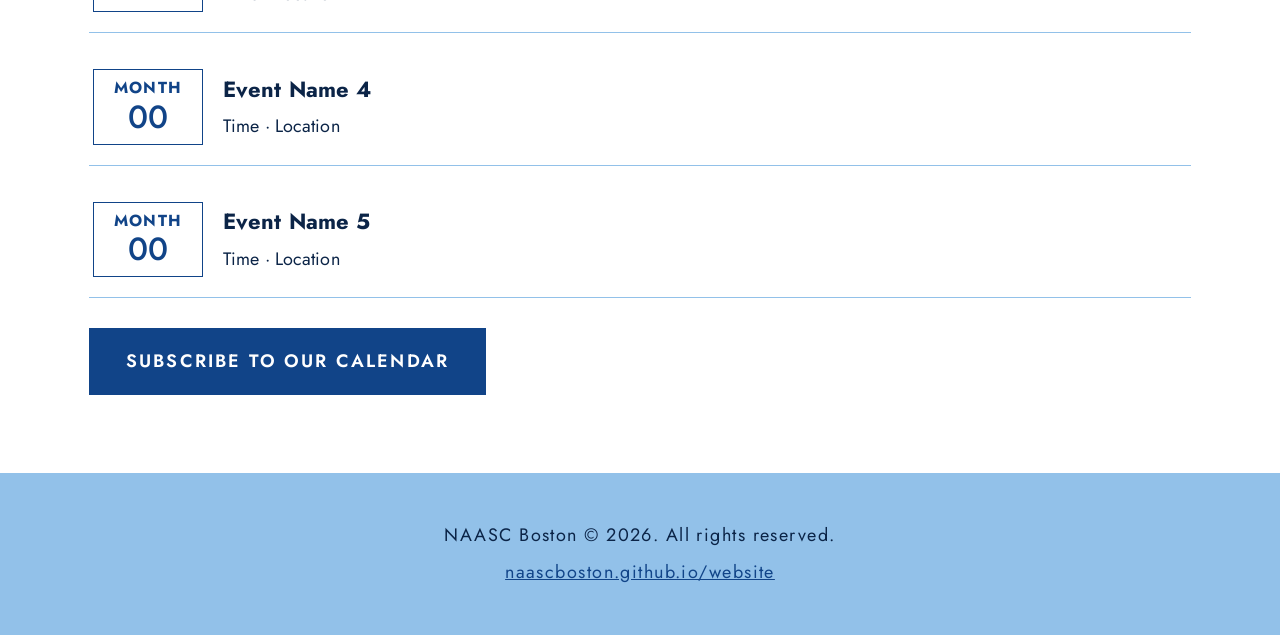
==== commit 5181273d: "Add feature photo section to index.html" ====
--- a/index.html
+++ b/index.html
@@ -38,6 +38,7 @@
   </div>
   <div class="logo-box"><img src="photos/naascbostonlogo.png" alt="NAASC Boston Area Chapter logo"></div>
 </div></div>
+ <figure class="feature-photo"><span>Photo</span><img src="photos/bostonsky.jpg" alt="Bound in Blue Scholarship" onerror="this.remove()"></figure>
 <div class="wrap">
   <h2>Upcoming Events</h2>
   <ul class="events">
--- a/styles.css
+++ b/styles.css
@@ -93,9 +93,9 @@
 .car-btns{margin-top:16px}
 
 /* Bound in Blue */
-.feature-photo{margin:0;width:100%;height:clamp(220px,28vw,380px);position:relative;background:var(--main);display:flex;align-items:center;justify-content:center;color:#114488;font-weight:600;overflow:hidden}
+.feature-photo{margin:0;width:100%;height:clamp(260px,34vw,460px);position:relative;background:var(--main);display:flex;align-items:center;justify-content:center;color:#114488;font-weight:600;overflow:hidden}
 .feature-photo span{position:absolute}
-.feature-photo img{position:absolute;inset:0;display:block;width:100%;height:100%;object-fit:cover;object-position:center 30%}
+.feature-photo img{position:absolute;inset:0;display:block;width:100%;height:100%;object-fit:cover;object-position:center 20%}
 .embed{position:relative;overflow:hidden;height:700px;width:100%;max-width:900px}
 .embed iframe{position:absolute;border:0;top:0;left:0;bottom:0;right:0;width:100%;height:100%}
 
